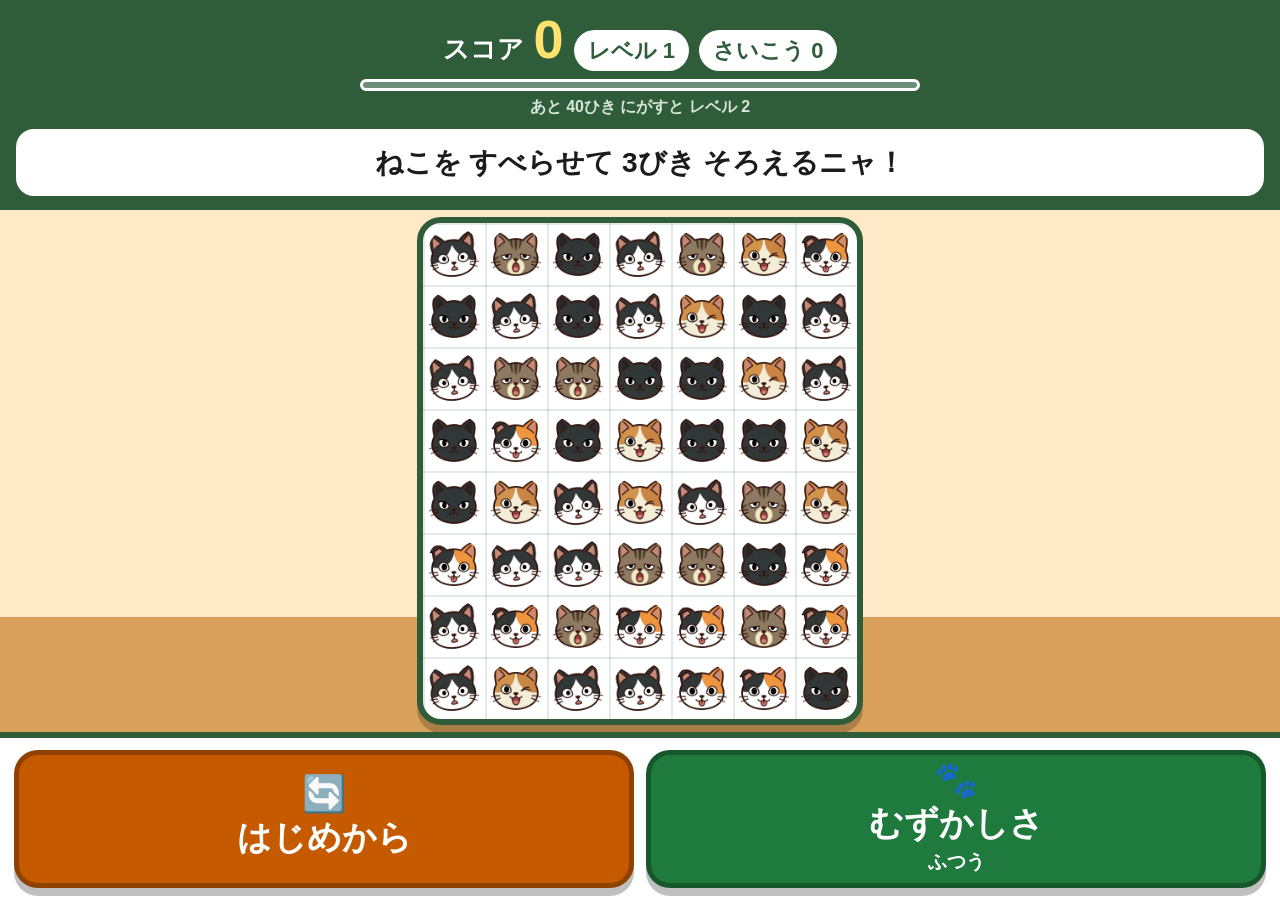
==== app/index.html @ dd7cfb47 "検索エンジン向けに sitemap / canonical / 構造化データを 足す ・sitemap.xml … 紹介ページと /app/ の 2本 ・rel="canonical" … 同じ ペー" ====
<!DOCTYPE html>
<html lang="ja">
<head>
<meta charset="UTF-8">
<meta name="viewport" content="width=device-width, initial-scale=1.0">
<title>ねこを にがせ</title>
<meta name="description" content="ねこの かおを すべらせて 3びき そろえ、ねこを にがす おちもの パズル">
<meta name="theme-color" content="#2f5d3a">

<!-- ホーム画面に くわえた ときの アイコンと なまえ -->
<link rel="icon" type="image/png" sizes="32x32" href="images/icon-32.png">
<link rel="icon" type="image/png" sizes="192x192" href="images/icon-192.png">
<link rel="apple-touch-icon" href="images/icon-180.png">
<link rel="manifest" href="manifest.json">
<meta name="mobile-web-app-capable" content="yes">
<meta name="apple-mobile-web-app-capable" content="yes">
<meta name="apple-mobile-web-app-status-bar-style" content="default">
<meta name="apple-mobile-web-app-title" content="ねこにがせ">

<link rel="stylesheet" href="style.css">
<link rel="canonical" href="https://pikaring.github.io/cat-on-escape/app/">
</head>
<body>

  <!-- ===== ヘッダー：スコアと メッセージ ===== -->
  <header class="header">
    <div class="status">
      <span class="status__label">スコア</span>
      <span class="status__value" id="score">0</span>
      <span class="status__level" id="level">レベル 1</span>
      <span class="status__level" id="best">さいこう 0</span>
    </div>

    <!-- つぎの レベルまで（にがした ねこの かず） -->
    <div class="gauge" aria-hidden="true">
      <div class="gauge__bar" id="gaugeBar"></div>
    </div>
    <p class="quota" id="quota">あと 40ひき にがすと レベル 2</p>

    <p class="message" id="message" role="status" aria-live="polite">よこか たてに 3びき そろえるニャ！</p>
  </header>

  <!-- ===== メインビュー：ねこの ばん ===== -->
  <main class="board-area" id="boardArea">
    <div class="board" id="board" role="grid" aria-label="ねこの ばん"></div>
  </main>

  <!-- ===== したの おおきな ボタン ===== -->
  <footer class="actions">
    <button type="button" class="btn btn--again" id="btnReset">
      <span class="btn__icon" aria-hidden="true">🔄</span>
      <span class="btn__text">はじめから</span>
    </button>
    <button type="button" class="btn btn--kind" id="btnKind">
      <span class="btn__icon" aria-hidden="true">🐾</span>
      <span class="btn__text">むずかしさ</span>
      <span class="btn__sub" id="kindSub">ふつう</span>
    </button>
  </footer>

  <!-- ===== ねこの かずを えらぶ がめん ===== -->
  <div class="modal" id="kindModal" hidden>
    <div class="modal__panel" role="dialog" aria-modal="true" aria-labelledby="kindTitle">

      <h2 class="modal__title" id="kindTitle">むずかしさを えらぶ</h2>

      <div class="cat-choices" id="kindChoices"></div>

      <p class="modal__note">えらびなおすと さいしょから はじまります</p>

      <button type="button" class="btn btn--close" id="btnCloseKind">
        <span class="btn__text">とじる</span>
      </button>

    </div>
  </div>

  <!-- ===== そろった ねこが 画面の 右へ はしって いく ところ ===== -->
  <div class="runway" id="runway" aria-hidden="true"></div>

  <!-- ===== 「2れんさ！」などの おおきな おしらせ ===== -->
  <div class="bignews" id="bignews" hidden aria-hidden="true">
    <p class="bignews__text" id="bignewsText"></p>
  </div>

<script src="main.js"></script>
</body>
</html>
---- app/style.css ----
@charset "UTF-8";
/* =========================================================
   ねこを にがせ（Cat on Escape）  ―  スタイル
   ・前作「ねこの ともだち」（tap-on-neko）の みため に そろえてある
   ・おおきい文字・おおきいボタン・たかいコントラスト
   ・ねこの みための きめては .cat__body--* だけ（顔の 画像に さしかえる ときも ここだけ）
   ========================================================= */

:root {
  /* いろ（前作と おなじ） */
  --c-text:        #1b1b1b;
  --c-bg:          #fff8ec;
  --c-header:      #2f5d3a;
  --c-header-text: #ffffff;
  --c-board-wall:  #ffe9c7;
  --c-board-floor: #d9a15b;
  --c-again:       #c65a00;   /* はじめから：オレンジ */
  --c-kind:        #1f7a3d;   /* ねこの かず：みどり */
  --c-close:       #444c55;
  --c-ok:          #1f7a3d;
  --c-accent:      #ffe36e;

  /* もじの おおきさ（画面の 幅に あわせて 自動で かわる） */
  --fs-message: clamp(18px, 4.4vw, 28px);
  --fs-button:  clamp(22px, 5.4vw, 34px);

  /* ばんめんの マスの おおきさ（main.js が 画面に あわせて 書きかえる） */
  --cell: 56px;

  /* アニメーションの ながさ（main.js の SWAP_MS / FALL_MS / RUN_MS と そろえる） */
  --swap-ms: 170ms;
  --fall-ms: 260ms;
  --run-ms:  900ms;
  --blast-ms: 420ms;
}

* { box-sizing: border-box; }

html, body {
  margin: 0;
  padding: 0;
  height: 100%;
}

body {
  display: flex;
  flex-direction: column;
  min-height: 100dvh;
  background: var(--c-bg);
  color: var(--c-text);
  font-family: "Hiragino Kaku Gothic ProN", "Yu Gothic", "Meiryo", sans-serif;
  font-weight: 700;
  line-height: 1.5;
  line-break: strict;
  word-break: normal;
  -webkit-text-size-adjust: 100%;
  -webkit-tap-highlight-color: transparent;
  overflow: hidden;            /* ページは スクロールさせない */
  overscroll-behavior: none;
  user-select: none;
  -webkit-user-select: none;
}

/* ========== ヘッダー ========== */
.header {
  flex: 0 0 auto;
  background: var(--c-header);
  color: var(--c-header-text);
  padding: 12px 16px 14px;
  box-shadow: 0 4px 0 rgba(0, 0, 0, .18);
}

.status {
  display: flex;
  align-items: baseline;
  justify-content: center;
  gap: 10px;
  flex-wrap: wrap;
}

.status__label { font-size: clamp(18px, 4.2vw, 26px); }

.status__value {
  font-size: clamp(34px, 8vw, 54px);
  line-height: 1;
  color: var(--c-accent);
  font-variant-numeric: tabular-nums;
}

.status__level {
  font-size: clamp(16px, 3.8vw, 22px);
  background: #ffffff;
  color: var(--c-header);
  border-radius: 999px;
  padding: 4px 14px;
  white-space: nowrap;
}

/* つぎの レベルまでの バー（前作と おなじ かたち） */
.gauge {
  margin: 8px auto 0;
  max-width: 560px;
  height: 12px;
  background: rgba(255, 255, 255, .3);
  border: 3px solid #ffffff;
  border-radius: 999px;
  overflow: hidden;
}

.gauge__bar {
  height: 100%;
  width: 0%;
  background: var(--c-accent);
  transition: width .4s ease;
}

.quota {
  margin: 4px 0 0;
  text-align: center;
  font-size: clamp(12px, 3vw, 16px);
  color: #d7e6da;
}

.message {
  margin: 10px 0 0;
  text-align: center;
  font-size: var(--fs-message);
  background: #ffffff;
  color: var(--c-text);
  border-radius: 18px;
  padding: 10px 12px;
  min-height: 2.4em;
  display: flex;
  align-items: center;
  justify-content: center;
}

/* ========== メインビュー：ねこの ばん ========== */
.board-area {
  position: relative;
  flex: 1 1 auto;
  min-height: 0;
  overflow: hidden;
  /* かべと ゆか（前作の へやと おなじ かんじ） */
  background:
    linear-gradient(to bottom,
      var(--c-board-wall) 0%,
      var(--c-board-wall) 78%,
      var(--c-board-floor) 78%,
      var(--c-board-floor) 100%);
}

.board {
  position: absolute;
  box-sizing: content-box;   /* main.js が きめる 大きさは マスの ぶんだけ（わくは そと がわ） */
  left: 50%;
  top: 50%;
  transform: translate(-50%, -50%);
  background: #ffffff;
  border: 6px solid var(--c-header);
  border-radius: 24px;
  overflow: hidden;
  touch-action: none;
  user-select: none;
  -webkit-user-select: none;
  box-shadow: 0 8px 0 rgba(0, 0, 0, .22);
}

/* マスの くぎり */
.board::before {
  content: "";
  position: absolute;
  inset: 0;
  pointer-events: none;
  background-image:
    linear-gradient(to right, rgba(47, 93, 58, .13) 2px, transparent 2px),
    linear-gradient(to bottom, rgba(47, 93, 58, .13) 2px, transparent 2px);
  background-size: var(--cell) var(--cell);
}

/* ========== ねこの かお 1つ ========== */
.cat {
  position: absolute;
  top: 0;
  left: 0;
  width: var(--cell);
  height: var(--cell);
  display: flex;
  align-items: center;
  justify-content: center;
  transition: transform var(--fall-ms) cubic-bezier(.34, 1.25, .64, 1);
  will-change: transform;
}

.cat.is-swapping { transition-duration: var(--swap-ms); transition-timing-function: ease-out; }

/* えらんでいる ねこ（ふとい オレンジの わく） */
.cat.is-selected { z-index: 3; }
.cat.is-selected .cat__body { box-shadow: 0 0 0 5px var(--c-again); }

/* ねこの かお。マスいっぱいに 大きく みせる（顔だけの 絵なので 小さく ならない） */
.cat__body {
  width: 88%;
  height: 88%;
  border-radius: 50%;
  background-size: contain;
  background-position: center;
  background-repeat: no-repeat;
  -webkit-user-drag: none;
  transition: box-shadow .12s ease;
}

/* ざんていの みため：くろ丸・しろ丸（顔の 画像が できるまで） */
.cat__body--kuro      { background-color: #23201d; border: 3px solid #100e0c; }
.cat__body--chashiro  { background-color: #fdfbf7; border: 3px solid #b9ab97; }
.cat__body--kijitora  { background-color: #9a9186; border: 3px solid #6f6960; }
.cat__body--hachiware { background-color: #fdfbf7; border: 8px solid #23201d; }
.cat__body--mike      { background-color: #23201d; border: 8px solid #fdfbf7; box-shadow: inset 0 0 0 2px #23201d, 0 0 0 2px #8d8378; }
.cat__body--shiro     { background-color: #fdfbf7; border: 3px solid #23201d; box-shadow: inset 0 0 0 6px #b9ab97; }

/* 画像が よみこめた ときは 丸の ぬりと わくを けす
   （よみこめない ときは 下の 丸の ままで あそべる） */
.cat__body--image {
  background-color: transparent !important;
  border: 0 !important;
  box-shadow: none;
}

/* 3×3の スプライトシートを つかう とき（CAT_TYPES の sheet: true）。
   9マスの うち 左上だけを みせる。 */
.cat__body--sheet {
  background-size: 300% 300%;
  background-position: 0% 0%;
}

/* ========== どうぐ（ねこじゃらし・けいとだま・すず） ========== */
.cat--item { z-index: 2; }

/* どうぐに なった マスは、ねこの かおを 出さずに どうぐだけを みせる */
.cat--item .cat__body { display: none; }

/* うしろの ひかり（どうぐが ここに ある という しるし） */
.cat--item::before {
  content: "";
  position: absolute;
  inset: 4%;
  border-radius: 50%;
  background: radial-gradient(circle,
    rgba(255, 227, 110, .95) 0%,
    rgba(255, 227, 110, .6) 56%,
    rgba(255, 227, 110, 0) 74%);
  animation: tool-pulse 1.8s ease-in-out infinite;
}

.cat--item.is-selected::before { box-shadow: 0 0 0 5px var(--c-again); }

@keyframes tool-pulse {
  0%, 100% { transform: scale(.92); opacity: .8; }
  50%      { transform: scale(1.06); opacity: 1; }
}

/* どうぐの 絵。ITEMS の image が よみこめない ときは 絵文字で 出る。 */
.cat__tool {
  position: absolute;
  inset: 6%;
  display: flex;
  align-items: center;
  justify-content: center;
  font-size: calc(var(--cell) * .5);
  line-height: 1;
  background-size: contain;
  background-position: center;
  background-repeat: no-repeat;
  filter: drop-shadow(0 2px 3px rgba(0, 0, 0, .35));
  pointer-events: none;
}

.cat__tool--col { transform: rotate(-90deg); }   /* 絵文字の ねこじゃらしを たてに */

.cat__tool--image {
  color: transparent;                             /* 絵文字は かくす */
  transform: none;                                /* たて向きの絵は 画像そのものが たて向き */
}

/* にげて いく どうぐ（はしって いく すがた） */
.cat__body--tool {
  background-color: transparent !important;
  border: 0 !important;
  box-shadow: none;
  background-size: contain;
  background-position: center;
  background-repeat: no-repeat;
  display: flex;
  align-items: center;
  justify-content: center;
  font-size: 60%;
}

/* ========== じゃまもの（いぬ・おおかみ） ========== */
.cat--blocker .cat__body { display: none; }

/* ねこと ひとめで ちがうように、マスの いろを 変える（じゃまものの マス） */
.cat--blocker::before {
  content: "";
  position: absolute;
  inset: 2%;
  border-radius: 18%;
  background: #c0503f;
  border: 3px solid #7f3126;
  box-shadow: inset 0 -6% 0 rgba(0, 0, 0, .18);
}

.cat__foe {
  position: absolute;
  inset: 4% 4% 20% 4%;
  display: flex;
  align-items: center;
  justify-content: center;
  font-size: calc(var(--cell) * .44);
  line-height: 1;
  background-size: contain;
  background-position: center;
  background-repeat: no-repeat;
  filter: drop-shadow(0 1px 2px rgba(0, 0, 0, .4));
  pointer-events: none;
}

.cat__foe--image { color: transparent; }

/* のこりの たいりょく */
.cat__hp {
  position: absolute;
  left: 0;
  right: 0;
  bottom: 9%;
  display: flex;
  justify-content: center;
  gap: 6%;
  pointer-events: none;
}

.cat__hp i {
  width: 13%;
  aspect-ratio: 1 / 1;
  border-radius: 50%;
  background: rgba(0, 0, 0, .28);
  border: 1px solid rgba(0, 0, 0, .35);
}

.cat__hp i.is-on { background: #ffe36e; }

/* むずかしさの がめんに ならべる みほん */
.cat-choice__foe {
  position: static;
  flex: 0 0 auto;
  width: clamp(20px, 5.4vw, 30px);
  height: clamp(20px, 5.4vw, 30px);
  inset: auto;
  font-size: clamp(16px, 4.4vw, 24px);
  background-color: #c0503f;
  border: 2px solid #7f3126;
  border-radius: 22%;
  filter: none;
}

/* どうぐが はたらいた ところの ひかり */
.blast {
  position: absolute;
  background: rgba(255, 227, 110, .92);
  border-radius: 4px;
  pointer-events: none;
  z-index: 5;
  /* transform は JS が いれる（ななめ）ので、ここでは opacity だけ うごかす */
  animation: blast var(--blast-ms) ease-out forwards;
}

@keyframes blast {
  0%   { opacity: .1; }
  25%  { opacity: .95; }
  100% { opacity: 0; }
}

/* そろわなかった ときの ぷるぷる */
.cat.is-nope .cat__body { animation: nope 220ms ease; }
@keyframes nope {
  0%, 100% { transform: translateX(0); }
  25%      { transform: translateX(-14%); }
  60%      { transform: translateX(12%); }
}

/* ========== そろった ねこが 画面の 右へ はしって にげる ========== */
.runway {
  position: fixed;
  inset: 0;
  overflow: hidden;
  pointer-events: none;
  z-index: 30;
}

.runner {
  position: fixed;
  display: flex;
  align-items: center;
  justify-content: center;
  animation: run-right var(--run-ms) cubic-bezier(.4, .02, .7, .35) both;
}

/* 右の はしまで はしりぬける（--run は main.js が いれる） */
@keyframes run-right {
  0%   { transform: translateX(0) scaleX(1); }
  10%  { transform: translateX(-9%) scaleX(.86); }   /* びくっと ためる */
  20%  { transform: translateX(-5%) scaleX(1.06); }
  100% { transform: translateX(var(--run)) scaleX(1); }
}

/* はしる ときの たてゆれ。ばんの ねこと まぎれない よう、すこし 大きく＋かげを つける */
.runner .cat__body {
  width: 96%;
  height: 96%;
  filter: drop-shadow(0 7px 5px rgba(0, 0, 0, .38));
  animation: run-bob 190ms linear infinite;
}
@keyframes run-bob {
  0%, 100% { transform: translateY(0) rotate(-6deg); }
  50%      { transform: translateY(-14%) rotate(6deg); }
}

/* ========== したの おおきな ボタン ========== */
.actions {
  flex: 0 0 auto;
  display: flex;
  gap: 12px;
  padding: 12px 14px;
  background: #ffffff;
  border-top: 6px solid var(--c-header);
}

.btn {
  flex: 1 1 0;
  min-height: 88px;             /* タップ領域は 48px 以上 */
  padding: 8px 6px;
  border: 5px solid rgba(0, 0, 0, .28);
  border-radius: 24px;
  color: #ffffff;
  font-family: inherit;
  font-weight: 700;
  font-size: var(--fs-button);
  display: flex;
  flex-direction: column;
  align-items: center;
  justify-content: center;
  gap: 2px;
  cursor: pointer;
  box-shadow: 0 8px 0 rgba(0, 0, 0, .25);
  transition: transform .08s ease, box-shadow .08s ease;
  touch-action: manipulation;
}

.btn:active { transform: translateY(6px); box-shadow: 0 2px 0 rgba(0, 0, 0, .25); }
.btn:focus-visible { outline: 6px solid var(--c-accent); outline-offset: 3px; }

.btn__icon { font-size: 1.05em; line-height: 1; }
.btn__sub  { font-size: .56em; }

.btn--again { background: var(--c-again); }
.btn--kind  { background: var(--c-kind); }

.btn--close {
  background: var(--c-close);
  width: 100%;
  min-height: 72px;
  font-size: clamp(22px, 5.4vw, 30px);
}

/* ========== ねこの かずを えらぶ がめん ========== */
.modal {
  position: fixed;
  inset: 0;
  background: rgba(0, 0, 0, .55);
  display: flex;
  align-items: center;
  justify-content: center;
  padding: 12px;
  z-index: 40;
}

.modal[hidden] { display: none; }

.modal__panel {
  width: 100%;
  max-width: 620px;
  max-height: 98dvh;
  overflow-y: auto;
  background: var(--c-bg);
  border: 6px solid var(--c-header);
  border-radius: 24px;
  padding: 16px;
  animation: pop-in .25s ease both;
}

.modal__title {
  margin: 0 0 12px;
  text-align: center;
  font-size: clamp(22px, 5.2vw, 30px);
  background: var(--c-header);
  color: #ffffff;
  border-radius: 14px;
  padding: 8px;
}

.modal__note {
  margin: 12px 0;
  text-align: center;
  font-size: clamp(15px, 3.6vw, 20px);
  color: var(--c-header);
}

.cat-choices {
  display: grid;
  grid-template-columns: 1fr 1fr;
  gap: 12px;
}

/* 3つの ときは、さいごの1つを よこいっぱいに ひろげる */
.cat-choice:last-child:nth-child(odd) { grid-column: 1 / -1; }

.cat-choice {
  position: relative;
  display: flex;
  flex-direction: column;
  align-items: center;
  justify-content: center;
  gap: 8px;
  min-height: 150px;
  padding: 12px 8px;
  background: #ffffff;
  color: var(--c-text);
  border: 5px solid var(--c-header);
  border-radius: 20px;
  font-family: inherit;
  font-weight: 700;
  font-size: clamp(20px, 5vw, 28px);
  cursor: pointer;
  box-shadow: 0 6px 0 rgba(0, 0, 0, .2);
  touch-action: manipulation;
}

.cat-choice:active { transform: translateY(5px); box-shadow: 0 1px 0 rgba(0, 0, 0, .2); }
.cat-choice:focus-visible { outline: 6px solid var(--c-again); outline-offset: 3px; }

.cat-choice.is-current { background: #e7f4ea; border-color: var(--c-ok); }

.cat-choice__mark {
  position: absolute;
  top: 2px;
  right: 10px;
  color: var(--c-ok);
  font-size: 1.2em;
}

.cat-choice__sub { font-size: .66em; color: var(--c-header); }

.cat-choice__sample {
  display: flex;
  flex-wrap: wrap;
  justify-content: center;
  gap: 5px;
}

.cat-choice__sample .cat__body {
  flex: 0 0 auto;
  width: clamp(20px, 5.4vw, 30px);
  height: clamp(20px, 5.4vw, 30px);
}

/* ========== おおきな おしらせ（2れんさ！ など） ========== */
.bignews {
  position: fixed;
  inset: 0;
  display: flex;
  align-items: flex-start;
  justify-content: center;
  padding-top: 26dvh;
  z-index: 50;
  pointer-events: none;
}

.bignews[hidden] { display: none; }

.bignews__text {
  margin: 0;
  padding: 14px 26px;
  text-align: center;
  font-size: clamp(36px, 10vw, 76px);
  color: #ffffff;
  background: var(--c-ok);
  border: 8px solid #ffffff;
  border-radius: 28px;
  box-shadow: 0 10px 0 rgba(0, 0, 0, .3);
  animation: bignews-in .5s ease both;
}

/* ========== アニメーション ========== */
@keyframes pop-in {
  0%   { transform: scale(.7); opacity: 0; }
  100% { transform: scale(1);  opacity: 1; }
}

@keyframes bignews-in {
  0%   { transform: scale(.4) rotate(-6deg); opacity: 0; }
  60%  { transform: scale(1.12) rotate(2deg); opacity: 1; }
  100% { transform: scale(1) rotate(0deg); opacity: 1; }
}

/* ========== せの ひくい 画面 ========== */
@media (max-height: 700px) {
  .header { padding: 8px 14px 10px; }
  .message { margin-top: 8px; padding: 8px 10px; min-height: 2em; }
  .btn { min-height: 74px; }
  .btn--close { min-height: 64px; }
  .cat-choice { min-height: 128px; }
}

@media (max-height: 480px) {
  :root { --fs-message: 16px; --fs-button: 20px; }

  .quota { display: none; }        /* バーだけ のこす */
  .gauge { height: 8px; border-width: 2px; margin-top: 5px; }

  .header { padding: 6px 12px 8px; }
  .status { gap: 8px; }
  .status__label { font-size: 16px; }
  .status__value { font-size: 26px; }
  .status__level { font-size: 14px; padding: 2px 10px; }
  .message { margin-top: 6px; padding: 5px 8px; min-height: 1.6em; border-radius: 12px; }

  .board { border-width: 4px; border-radius: 16px; }

  .actions { padding: 8px; gap: 8px; border-top-width: 4px; }
  .btn { min-height: 56px; border-width: 4px; border-radius: 18px; }
  .btn__icon, .btn__sub { display: none; }

  .modal__panel { padding: 10px; }
  .modal__title { font-size: 18px; padding: 5px; margin-bottom: 8px; }
  .cat-choice { min-height: 96px; font-size: 17px; }
  .modal__note { margin: 8px 0; font-size: 14px; }
  .btn--close { min-height: 48px; font-size: 18px; }

  .bignews { padding-top: 18dvh; }
  .bignews__text { font-size: 34px; border-width: 5px; padding: 8px 18px; }
}

/* アニメーションが にがてな ひとの ために */
@media (prefers-reduced-motion: reduce) {
  .cat { transition-duration: 1ms; }
  * { animation-duration: .001s !important; animation-iteration-count: 1 !important; }
}
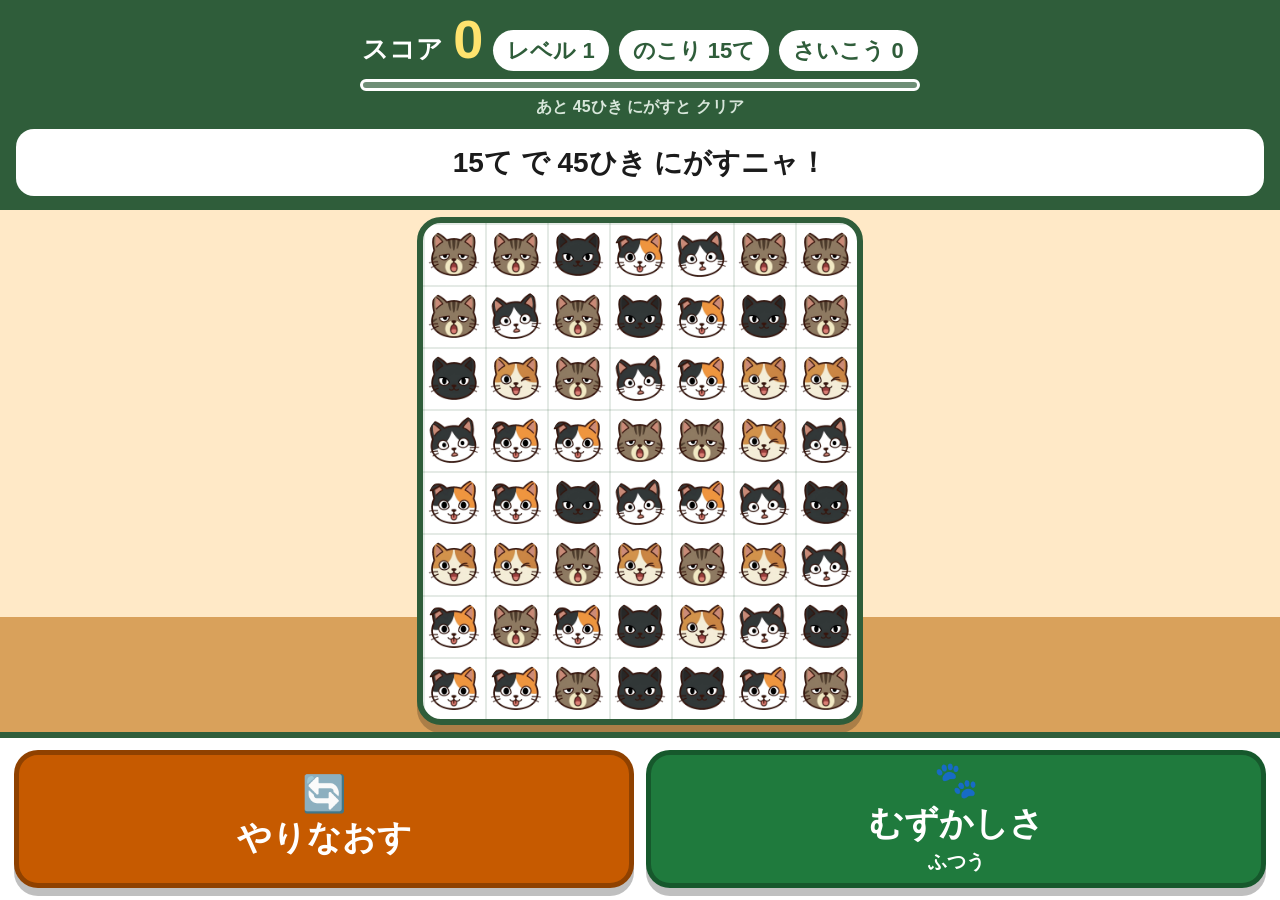
==== commit 0e92fc9d: "レベルを 15手の ステージに して、クリアごとに ひと区切りを つける - 1レベル＝15手。めあての数だけ逃がせばクリア（★1〜3・残り手ボーナス） - クリア時に「つぎの レベルへ」／「きょうは" ====
--- a/app/index.html
+++ b/app/index.html
@@ -28,14 +28,15 @@
       <span class="status__label">スコア</span>
       <span class="status__value" id="score">0</span>
       <span class="status__level" id="level">レベル 1</span>
+      <span class="status__level status__moves" id="moves">のこり 20て</span>
       <span class="status__level" id="best">さいこう 0</span>
     </div>
 
-    <!-- つぎの レベルまで（にがした ねこの かず） -->
+    <!-- クリアまで（にがした ねこの かず） -->
     <div class="gauge" aria-hidden="true">
       <div class="gauge__bar" id="gaugeBar"></div>
     </div>
-    <p class="quota" id="quota">あと 40ひき にがすと レベル 2</p>
+    <p class="quota" id="quota">あと 24ひき にがすと クリア</p>
 
     <p class="message" id="message" role="status" aria-live="polite">よこか たてに 3びき そろえるニャ！</p>
   </header>
@@ -43,13 +44,24 @@
   <!-- ===== メインビュー：ねこの ばん ===== -->
   <main class="board-area" id="boardArea">
     <div class="board" id="board" role="grid" aria-label="ねこの ばん"></div>
+
+    <!-- 「きょうは ここまで」の あとの おやすみ がめん -->
+    <div class="rest" id="rest" hidden>
+      <div class="rest__panel">
+        <p class="rest__icon" aria-hidden="true">😴</p>
+        <p class="rest__text" id="restText"></p>
+        <button type="button" class="btn btn--kind" id="btnRestart">
+          <span class="btn__text">つづきから あそぶ</span>
+        </button>
+      </div>
+    </div>
   </main>
 
   <!-- ===== したの おおきな ボタン ===== -->
   <footer class="actions">
     <button type="button" class="btn btn--again" id="btnReset">
       <span class="btn__icon" aria-hidden="true">🔄</span>
-      <span class="btn__text">はじめから</span>
+      <span class="btn__text">やりなおす</span>
     </button>
     <button type="button" class="btn btn--kind" id="btnKind">
       <span class="btn__icon" aria-hidden="true">🐾</span>
@@ -66,11 +78,35 @@
 
       <div class="cat-choices" id="kindChoices"></div>
 
-      <p class="modal__note">えらびなおすと さいしょから はじまります</p>
+      <p class="modal__note">むずかしさごとに すすんだ レベルを おぼえています</p>
+
+      <button type="button" class="btn btn--again btn--wide" id="btnLevelOne">
+        <span class="btn__text">レベル 1 から あそぶ</span>
+      </button>
 
       <button type="button" class="btn btn--close" id="btnCloseKind">
         <span class="btn__text">とじる</span>
       </button>
+
+    </div>
+  </div>
+
+  <!-- ===== レベルの おわり（クリア／て が なくなった） ===== -->
+  <div class="modal" id="endModal" hidden>
+    <div class="modal__panel modal__panel--end" role="dialog" aria-modal="true" aria-labelledby="endTitle">
+
+      <h2 class="modal__title" id="endTitle">レベル 1 クリア！</h2>
+      <p class="end__stars" id="endStars" aria-label="ほし">★★★</p>
+      <p class="end__text" id="endText"></p>
+
+      <div class="end__actions">
+        <button type="button" class="btn btn--kind" id="btnEndNext">
+          <span class="btn__text" id="endNextText">つぎの レベルへ</span>
+        </button>
+        <button type="button" class="btn btn--close" id="btnEndRest">
+          <span class="btn__text">きょうは ここまで</span>
+        </button>
+      </div>
 
     </div>
   </div>
--- a/app/style.css
+++ b/app/style.css
@@ -96,7 +96,10 @@
   white-space: nowrap;
 }
 
-/* つぎの レベルまでの バー（前作と おなじ かたち） */
+/* のこりの て。すくなく なったら めだたせる */
+.status__moves.is-low { background: var(--c-accent); color: #8a2a10; }
+
+/* クリアまでの バー（前作と おなじ かたち） */
 .gauge {
   margin: 8px auto 0;
   max-width: 560px;
@@ -472,6 +475,78 @@
   font-size: clamp(22px, 5.4vw, 30px);
 }
 
+/* ========== レベルの おわり ========== */
+.modal__panel--end { max-width: 480px; }
+
+.end__stars {
+  margin: 4px 0 0;
+  text-align: center;
+  font-size: clamp(44px, 12vw, 68px);
+  line-height: 1.1;
+  letter-spacing: .08em;
+  color: #e0a100;
+  text-shadow: 0 3px 0 rgba(0, 0, 0, .18);
+}
+
+.end__stars[hidden] { display: none; }
+
+.end__text {
+  margin: 10px 0 16px;
+  text-align: center;
+  font-size: clamp(17px, 4.2vw, 22px);
+  white-space: pre-line;
+}
+
+.end__actions {
+  display: flex;
+  flex-direction: column;
+  gap: 14px;
+}
+
+.end__actions .btn { flex: 0 0 auto; min-height: 72px; }
+
+.btn--wide {
+  width: 100%;
+  min-height: 64px;
+  margin-bottom: 14px;
+  font-size: clamp(20px, 5vw, 28px);
+}
+
+/* ========== きょうは ここまで（ばんの うえに かぶせる） ========== */
+.rest {
+  position: absolute;
+  inset: 0;
+  z-index: 20;
+  display: flex;
+  align-items: center;
+  justify-content: center;
+  padding: 16px;
+  background: rgba(255, 248, 236, .82);
+}
+
+.rest[hidden] { display: none; }
+
+.rest__panel {
+  width: 100%;
+  max-width: 420px;
+  text-align: center;
+  background: #ffffff;
+  border: 6px solid var(--c-header);
+  border-radius: 24px;
+  padding: 16px;
+  animation: pop-in .25s ease both;
+}
+
+.rest__icon { margin: 0; font-size: clamp(48px, 13vw, 72px); line-height: 1.1; }
+
+.rest__text {
+  margin: 8px 0 16px;
+  font-size: clamp(18px, 4.6vw, 24px);
+  white-space: pre-line;
+}
+
+.rest .btn { width: 100%; min-height: 72px; }
+
 /* ========== ねこの かずを えらぶ がめん ========== */
 .modal {
   position: fixed;
@@ -645,6 +720,9 @@
   .cat-choice { min-height: 96px; font-size: 17px; }
   .modal__note { margin: 8px 0; font-size: 14px; }
   .btn--close { min-height: 48px; font-size: 18px; }
+  .btn--wide { min-height: 48px; font-size: 18px; }
+  .end__actions .btn, .rest .btn { min-height: 52px; }
+  .end__stars { font-size: 36px; }
 
   .bignews { padding-top: 18dvh; }
   .bignews__text { font-size: 34px; border-width: 5px; padding: 8px 18px; }
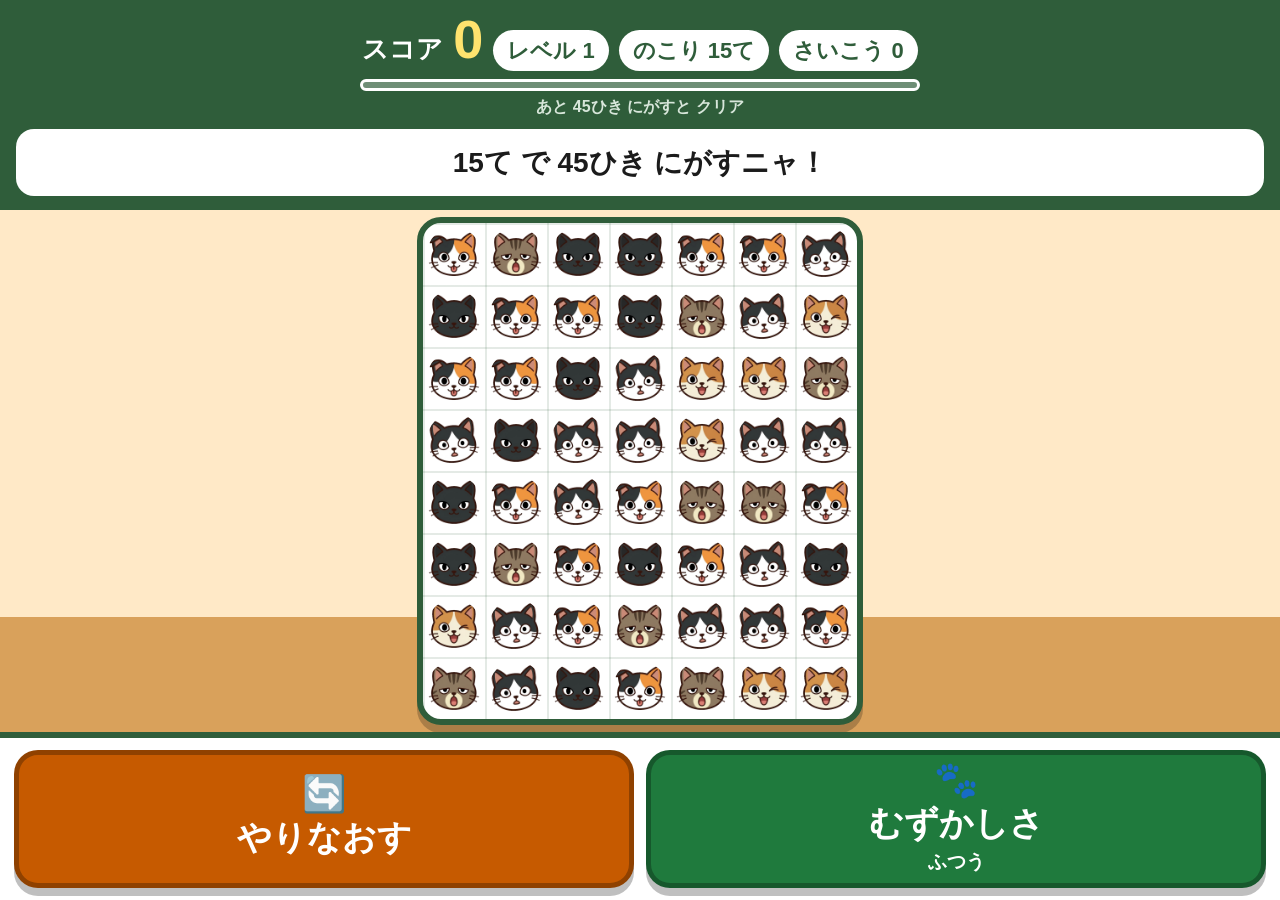
==== commit e0703d0a: "仮の表示を 15手・ふつうの レベル1の めあてに そろえる Co-Authored-By: Claude Opus 5.5 <noreply@anthropic.com> Claude-Sessio" ====
--- a/app/index.html
+++ b/app/index.html
@@ -28,7 +28,7 @@
       <span class="status__label">スコア</span>
       <span class="status__value" id="score">0</span>
       <span class="status__level" id="level">レベル 1</span>
-      <span class="status__level status__moves" id="moves">のこり 20て</span>
+      <span class="status__level status__moves" id="moves">のこり 15て</span>
       <span class="status__level" id="best">さいこう 0</span>
     </div>
 
@@ -36,7 +36,7 @@
     <div class="gauge" aria-hidden="true">
       <div class="gauge__bar" id="gaugeBar"></div>
     </div>
-    <p class="quota" id="quota">あと 24ひき にがすと クリア</p>
+    <p class="quota" id="quota">あと 45ひき にがすと クリア</p>
 
     <p class="message" id="message" role="status" aria-live="polite">よこか たてに 3びき そろえるニャ！</p>
   </header>
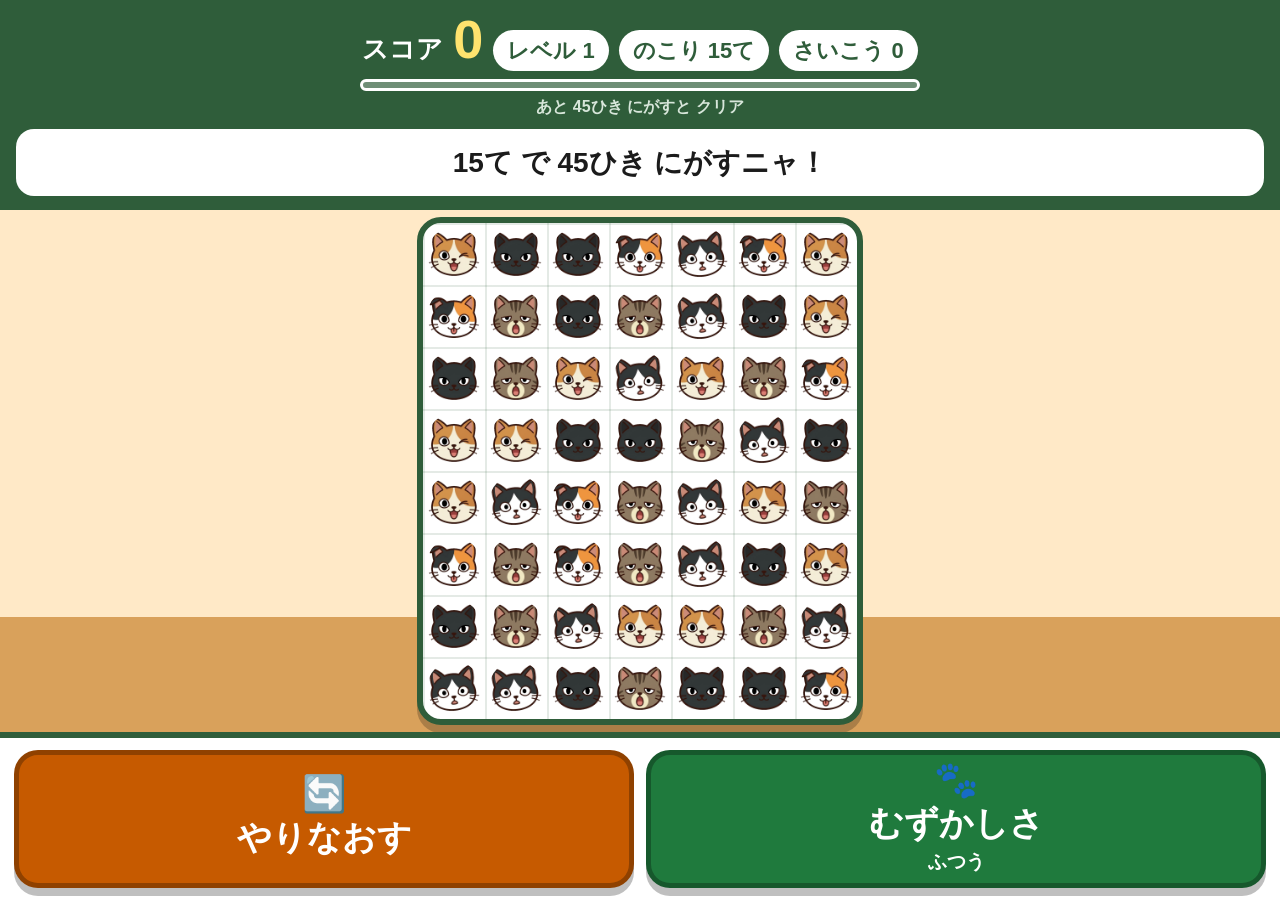
==== commit a7a004a7: "ストーリーモードの 土台：分担と 受け渡しの 決まり、空の ファイル Co-Authored-By: Claude Opus 5.5 <noreply@anthropic.com> Claude-Se" ====
--- a/app/index.html
+++ b/app/index.html
@@ -17,6 +17,7 @@
 <meta name="apple-mobile-web-app-status-bar-style" content="default">
 <meta name="apple-mobile-web-app-title" content="ねこにがせ">
 
+<link rel="stylesheet" href="story.css">
 <link rel="stylesheet" href="style.css">
 <link rel="canonical" href="https://pikaring.github.io/cat-on-escape/app/">
 </head>
@@ -119,6 +120,8 @@
     <p class="bignews__text" id="bignewsText"></p>
   </div>
 
+<script src="story-data.js"></script>
+<script src="story.js"></script>
 <script src="main.js"></script>
 </body>
 </html>
--- a/app/story.css
+++ b/app/story.css
@@ -0,0 +1 @@
+/* タイトル画面と ストーリー画面の 見た目（担当②） */
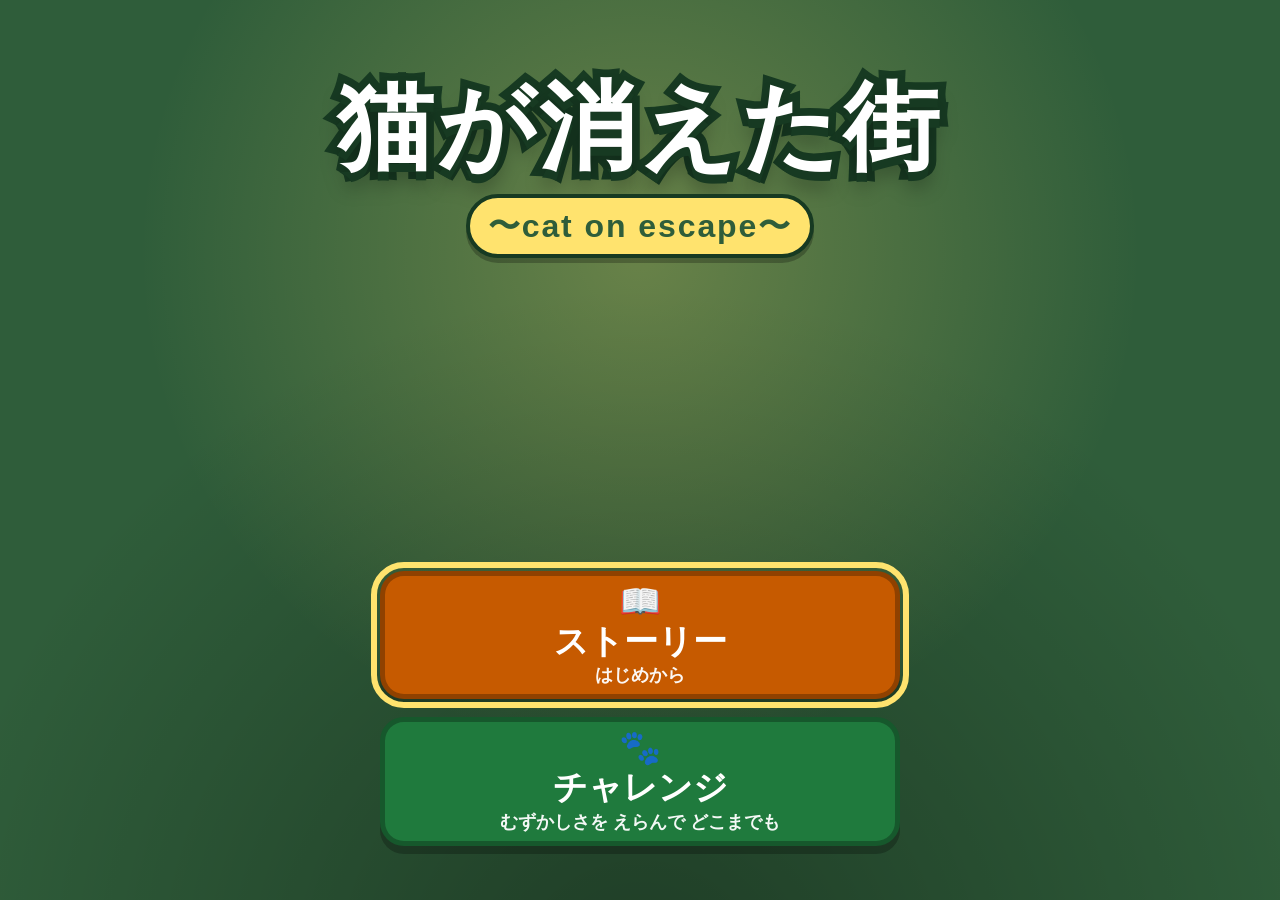
==== commit 4f73e7e0: "ストーリーモードの ステージ構成：モード切りかえと 全8面・24レベル - mode = 'story' | 'challenge'。StoryPlayer が あれば タイトル画面から、なければ い" ====
--- a/app/index.html
+++ b/app/index.html
@@ -69,6 +69,10 @@
       <span class="btn__text">むずかしさ</span>
       <span class="btn__sub" id="kindSub">ふつう</span>
     </button>
+    <button type="button" class="btn btn--title" id="btnTitle" hidden>
+      <span class="btn__icon" aria-hidden="true">🏠</span>
+      <span class="btn__text">タイトル</span>
+    </button>
   </footer>
 
   <!-- ===== ねこの かずを えらぶ がめん ===== -->
@@ -83,6 +87,10 @@
 
       <button type="button" class="btn btn--again btn--wide" id="btnLevelOne">
         <span class="btn__text">レベル 1 から あそぶ</span>
+      </button>
+
+      <button type="button" class="btn btn--title btn--wide" id="btnToTitle" hidden>
+        <span class="btn__text">タイトルへ</span>
       </button>
 
       <button type="button" class="btn btn--close" id="btnCloseKind">
--- a/app/story.css
+++ b/app/story.css
@@ -1 +1,418 @@
-/* タイトル画面と ストーリー画面の 見た目（担当②） */
+/* タイトル画面と ストーリー画面の 見た目（担当②）
+   ・この ファイルは style.css より 先に 読まれる。:root の 変数（--c-header など）は style.css の ものを つかう
+   ・クラスは ぜんぶ story- で はじめる（ゲームの クラスと ぶつけない）
+   ・DOM は story.js が つくる */
+
+/* =========================================================
+   タイトル画面
+   ========================================================= */
+.story-title {
+  position: fixed;
+  inset: 0;
+  z-index: 200;
+  display: flex;
+  flex-direction: column;
+  align-items: center;
+  justify-content: space-between;
+  gap: 16px;
+  padding: max(8dvh, 24px) 16px max(6dvh, 20px);
+  overflow: hidden;
+  color: #ffffff;
+  font-family: "Hiragino Kaku Gothic ProN", "Yu Gothic", "Meiryo", sans-serif;
+  font-weight: 700;
+  animation: story-fade .35s ease both;
+}
+
+.story-title__bg {
+  position: absolute;
+  inset: 0;
+  z-index: -1;
+  background-size: cover;
+  background-position: center;
+  background-repeat: no-repeat;
+}
+
+/* 画像が ない ときの もよう（しずかな ひかり） */
+.story-title:not(.has-image) .story-title__bg {
+  background-image:
+    radial-gradient(circle at 50% 28%, rgba(255, 227, 110, .28) 0%, rgba(255, 227, 110, 0) 55%),
+    radial-gradient(circle at 50% 110%, rgba(0, 0, 0, .35) 0%, rgba(0, 0, 0, 0) 60%);
+}
+
+.story-title__head {
+  text-align: center;
+  max-width: 100%;
+}
+
+/* 大きな タイトル：白い 文字＋こい みどりの ふち */
+.story-title__name {
+  margin: 0;
+  font-size: clamp(44px, 13vw, 96px);
+  line-height: 1.15;
+  letter-spacing: .04em;
+  color: #ffffff;
+  -webkit-text-stroke: .16em #173a22;
+  paint-order: stroke fill;
+  text-shadow: 0 .09em 0 #173a22, 0 .16em .2em rgba(0, 0, 0, .35);
+  white-space: nowrap;
+}
+
+.story-title__sub {
+  display: inline-block;
+  margin: 12px 0 0;
+  padding: 4px 18px;
+  font-size: clamp(18px, 4.8vw, 32px);
+  letter-spacing: .06em;
+  color: var(--c-header, #2f5d3a);
+  background: var(--c-accent, #ffe36e);
+  border: 4px solid #173a22;
+  border-radius: 999px;
+  box-shadow: 0 5px 0 rgba(0, 0, 0, .25);
+}
+
+.story-title__btns {
+  width: 100%;
+  max-width: 520px;
+  display: flex;
+  flex-direction: column;
+  gap: 18px;
+}
+
+/* ゲームの .btn と おなじ 形・押し心地 */
+.story-btn {
+  width: 100%;
+  min-height: 96px;
+  padding: 8px 10px;
+  border: 5px solid rgba(0, 0, 0, .28);
+  border-radius: 24px;
+  color: #ffffff;
+  font-family: inherit;
+  font-weight: 700;
+  font-size: var(--fs-button, clamp(22px, 5.4vw, 34px));
+  line-height: 1.25;
+  display: flex;
+  flex-direction: column;
+  align-items: center;
+  justify-content: center;
+  gap: 2px;
+  cursor: pointer;
+  box-shadow: 0 8px 0 rgba(0, 0, 0, .25);
+  transition: transform .08s ease, box-shadow .08s ease;
+  touch-action: manipulation;
+}
+
+.story-btn:active { transform: translateY(6px); box-shadow: 0 2px 0 rgba(0, 0, 0, .25); }
+.story-btn:focus-visible { outline: 6px solid var(--c-accent, #ffe36e); outline-offset: 3px; }
+
+.story-btn__icon { font-size: 1em; line-height: 1; }
+.story-btn__sub  { font-size: .52em; opacity: .95; }
+
+.story-btn--story     { background: var(--c-again, #c65a00); }
+.story-btn--challenge { background: var(--c-kind, #1f7a3d); }
+
+/* =========================================================
+   ストーリー画面
+   ========================================================= */
+.story-play {
+  position: fixed;
+  inset: 0;
+  z-index: 210;
+  display: flex;
+  align-items: stretch;
+  justify-content: center;
+  background: #14261a;            /* PC の よこながでは まんなかの 枠の そと */
+  font-family: "Hiragino Kaku Gothic ProN", "Yu Gothic", "Meiryo", sans-serif;
+  font-weight: 700;
+  cursor: pointer;
+  user-select: none;
+  -webkit-user-select: none;
+  -webkit-tap-highlight-color: transparent;
+  touch-action: manipulation;
+}
+
+/* まんなかの 縦長の 枠（スマホでは 画面いっぱい） */
+.story-stage {
+  position: relative;
+  width: min(100%, max(560px, 70dvh));
+  height: 100%;
+  overflow: hidden;
+  container-type: size;
+  outline: none;
+  box-shadow: 0 0 0 6px var(--c-header, #2f5d3a);
+}
+
+/* ---------- 背景 ---------- */
+.story-bgbox,
+.story-bg {
+  position: absolute;
+  inset: 0;
+}
+
+.story-bg {
+  background-size: cover;
+  background-position: center;
+  background-repeat: no-repeat;
+}
+
+.story-bg.is-fading { animation: story-fade .35s ease both; }
+
+/* ---------- 立ち絵 ---------- */
+.story-figs {
+  position: absolute;
+  inset: 0;
+  z-index: 1;
+  pointer-events: none;
+}
+
+/* 上半身の 正方形。セリフ窓の 上ふちに 下を そろえる（すこし 窓の うしろに もぐらせる） */
+.story-fig {
+  --fig: min(43cqw, 44cqh);
+  position: absolute;
+  bottom: calc(50% - 10px);
+  width: var(--fig);
+  height: var(--fig);
+}
+
+.story-fig--left  { left: 3cqw; }
+.story-fig--right { right: 3cqw; }
+
+.story-fig__inner {
+  width: 100%;
+  height: 100%;
+  display: flex;
+  align-items: flex-end;
+  justify-content: center;
+  transform-origin: 50% 100%;
+  transform: scale(.94);
+  filter: brightness(.6) saturate(.85);
+  transition: transform .22s ease, filter .22s ease;
+}
+
+.story-fig.is-speaking .story-fig__inner {
+  transform: scale(1.04);
+  filter: none;
+}
+
+.story-fig__img {
+  display: block;
+  width: 100%;
+  height: 100%;
+  object-fit: contain;
+  object-position: 50% 100%;
+  filter: drop-shadow(0 4px 6px rgba(0, 0, 0, .35));
+  -webkit-user-drag: none;
+}
+
+/* 立ち絵が ない ときの 丸い 札 */
+.story-fig__badge {
+  width: 82%;
+  aspect-ratio: 1 / 1;
+  margin-bottom: 14px;
+  border-radius: 50%;
+  border: max(4px, 1.3cqw) solid #ffffff;
+  box-shadow: 0 6px 0 rgba(0, 0, 0, .3);
+  display: flex;
+  flex-direction: column;
+  align-items: center;
+  justify-content: center;
+  gap: 4%;
+  color: #ffffff;
+  text-align: center;
+  line-height: 1.1;
+}
+
+.story-fig__badge-name {
+  font-size: calc(var(--fig) * .15);
+  padding: 0 8%;
+  word-break: keep-all;
+  text-shadow: 0 2px 0 rgba(0, 0, 0, .3);
+}
+
+.story-fig__badge-face {
+  font-size: calc(var(--fig) * .2);
+  line-height: 1;
+}
+
+/* 出入り：左は 左から、右は 右から */
+.story-fig--left.is-entering  { animation: story-in-left  .32s ease-out both; }
+.story-fig--right.is-entering { animation: story-in-right .32s ease-out both; }
+.story-fig--left.is-leaving   { animation: story-out-left  .32s ease-in both; }
+.story-fig--right.is-leaving  { animation: story-out-right .32s ease-in both; }
+
+/* ---------- セリフ窓（下半分） ---------- */
+.story-window {
+  position: absolute;
+  z-index: 2;
+  left: 10px;
+  right: 10px;
+  top: 50%;
+  bottom: 12px;
+  padding: 30px 20px 40px;
+  background: var(--c-bg, #fff8ec);
+  color: var(--c-text, #1b1b1b);
+  border: 6px solid var(--c-header, #2f5d3a);
+  border-radius: 24px;
+  box-shadow: 0 8px 0 rgba(0, 0, 0, .3);
+}
+
+/* 名前の 札（窓の 上ふちに のせる） */
+.story-window__name {
+  position: absolute;
+  top: -24px;
+  left: 16px;
+  margin: 0;
+  padding: 4px 20px;
+  max-width: calc(100% - 32px);
+  font-size: calc(var(--fs-message, 24px) * .95);
+  line-height: 1.4;
+  color: #ffffff;
+  background: var(--c-header, #2f5d3a);
+  border: 4px solid #ffffff;
+  border-radius: 999px;
+  box-shadow: 0 4px 0 rgba(0, 0, 0, .25);
+  white-space: nowrap;
+  overflow: hidden;
+  text-overflow: ellipsis;
+}
+
+.story-window__name[hidden] { display: none; }
+.story-window__name.is-right { left: auto; right: 16px; }
+
+.story-window__text {
+  margin: 0;
+  font-size: var(--fs-message, clamp(18px, 4.4vw, 28px));
+  line-height: 1.7;
+  white-space: pre-line;
+  line-break: strict;
+  overflow-wrap: anywhere;
+  word-break: normal;
+}
+
+/* 地の文は すこし 色を かえる */
+.story-window.is-narration .story-window__text { color: #3c4a3f; }
+
+/* 右下の ▼（全文が 出たら 点滅） */
+.story-window__next {
+  position: absolute;
+  right: 18px;
+  bottom: 10px;
+  font-size: calc(var(--fs-message, 24px) * .9);
+  line-height: 1;
+  color: var(--c-again, #c65a00);
+  opacity: 0;
+}
+
+.story-window.is-complete .story-window__next {
+  opacity: 1;
+  animation: story-blink 1s steps(1, end) infinite;
+}
+
+/* 読みあげ用（見えない） */
+.story-sr {
+  position: absolute;
+  width: 1px;
+  height: 1px;
+  margin: -1px;
+  padding: 0;
+  overflow: hidden;
+  clip: rect(0 0 0 0);
+  white-space: nowrap;
+  border: 0;
+}
+
+/* ---------- スキップ ---------- */
+.story-skip {
+  position: absolute;
+  z-index: 3;
+  top: 12px;
+  right: 12px;
+  min-height: 48px;
+  min-width: 48px;
+  padding: 6px 18px;
+  font-family: inherit;
+  font-weight: 700;
+  font-size: clamp(16px, 4vw, 20px);
+  color: #ffffff;
+  background: rgba(27, 27, 27, .72);
+  border: 3px solid #ffffff;
+  border-radius: 999px;
+  box-shadow: 0 4px 0 rgba(0, 0, 0, .3);
+  cursor: pointer;
+  touch-action: manipulation;
+}
+
+.story-skip:active { transform: translateY(3px); box-shadow: 0 1px 0 rgba(0, 0, 0, .3); }
+.story-skip:focus-visible { outline: 5px solid var(--c-accent, #ffe36e); outline-offset: 3px; }
+
+/* =========================================================
+   アニメーション
+   ========================================================= */
+@keyframes story-fade {
+  from { opacity: 0; }
+  to   { opacity: 1; }
+}
+
+@keyframes story-in-left {
+  from { transform: translateX(-110%); opacity: 0; }
+  to   { transform: translateX(0);     opacity: 1; }
+}
+@keyframes story-in-right {
+  from { transform: translateX(110%); opacity: 0; }
+  to   { transform: translateX(0);    opacity: 1; }
+}
+@keyframes story-out-left {
+  from { transform: translateX(0);     opacity: 1; }
+  to   { transform: translateX(-110%); opacity: 0; }
+}
+@keyframes story-out-right {
+  from { transform: translateX(0);    opacity: 1; }
+  to   { transform: translateX(110%); opacity: 0; }
+}
+
+@keyframes story-blink {
+  0%   { opacity: 1; }
+  50%  { opacity: .15; }
+}
+
+/* =========================================================
+   せの ひくい 画面
+   ========================================================= */
+@media (max-height: 700px) {
+  .story-title { gap: 12px; padding-top: 5dvh; padding-bottom: 4dvh; }
+  .story-title__btns { gap: 14px; }
+  .story-btn { min-height: 80px; }
+  .story-window { padding: 26px 16px 34px; }
+}
+
+@media (max-height: 480px) {
+  .story-title { padding: 12px 16px; justify-content: center; gap: 14px; }
+  .story-title__name { font-size: clamp(34px, 12dvh, 56px); }
+  .story-title__sub { margin-top: 6px; font-size: 16px; padding: 2px 12px; border-width: 3px; }
+  .story-title__btns { flex-direction: row; max-width: 640px; gap: 12px; }
+  .story-btn { min-height: 72px; border-width: 4px; border-radius: 18px; }
+  .story-btn__icon { display: none; }
+
+  .story-window {
+    left: 8px;
+    right: 8px;
+    bottom: 8px;
+    padding: 20px 14px 24px;
+    border-width: 4px;
+    border-radius: 18px;
+  }
+  .story-window__name { top: -18px; padding: 1px 14px; border-width: 3px; }
+  .story-window__text { line-height: 1.5; }
+  .story-window__next { bottom: 6px; right: 12px; }
+  .story-skip { top: 8px; right: 8px; min-height: 44px; padding: 4px 14px; font-size: 15px; }
+}
+
+/* アニメーションが にがてな ひとの ために */
+@media (prefers-reduced-motion: reduce) {
+  .story-title,
+  .story-bg.is-fading,
+  .story-fig.is-entering,
+  .story-fig.is-leaving,
+  .story-window.is-complete .story-window__next { animation: none !important; }
+  .story-fig__inner,
+  .story-btn { transition: none; }
+}
--- a/app/style.css
+++ b/app/style.css
@@ -17,6 +17,7 @@
   --c-again:       #c65a00;   /* はじめから：オレンジ */
   --c-kind:        #1f7a3d;   /* ねこの かず：みどり */
   --c-close:       #444c55;
+  --c-title:       #2f5d8a;   /* タイトルへ：あお */
   --c-ok:          #1f7a3d;
   --c-accent:      #ffe36e;
 
@@ -467,6 +468,8 @@
 
 .btn--again { background: var(--c-again); }
 .btn--kind  { background: var(--c-kind); }
+.btn--title { background: var(--c-title); }
+.btn[hidden] { display: none; }
 
 .btn--close {
   background: var(--c-close);
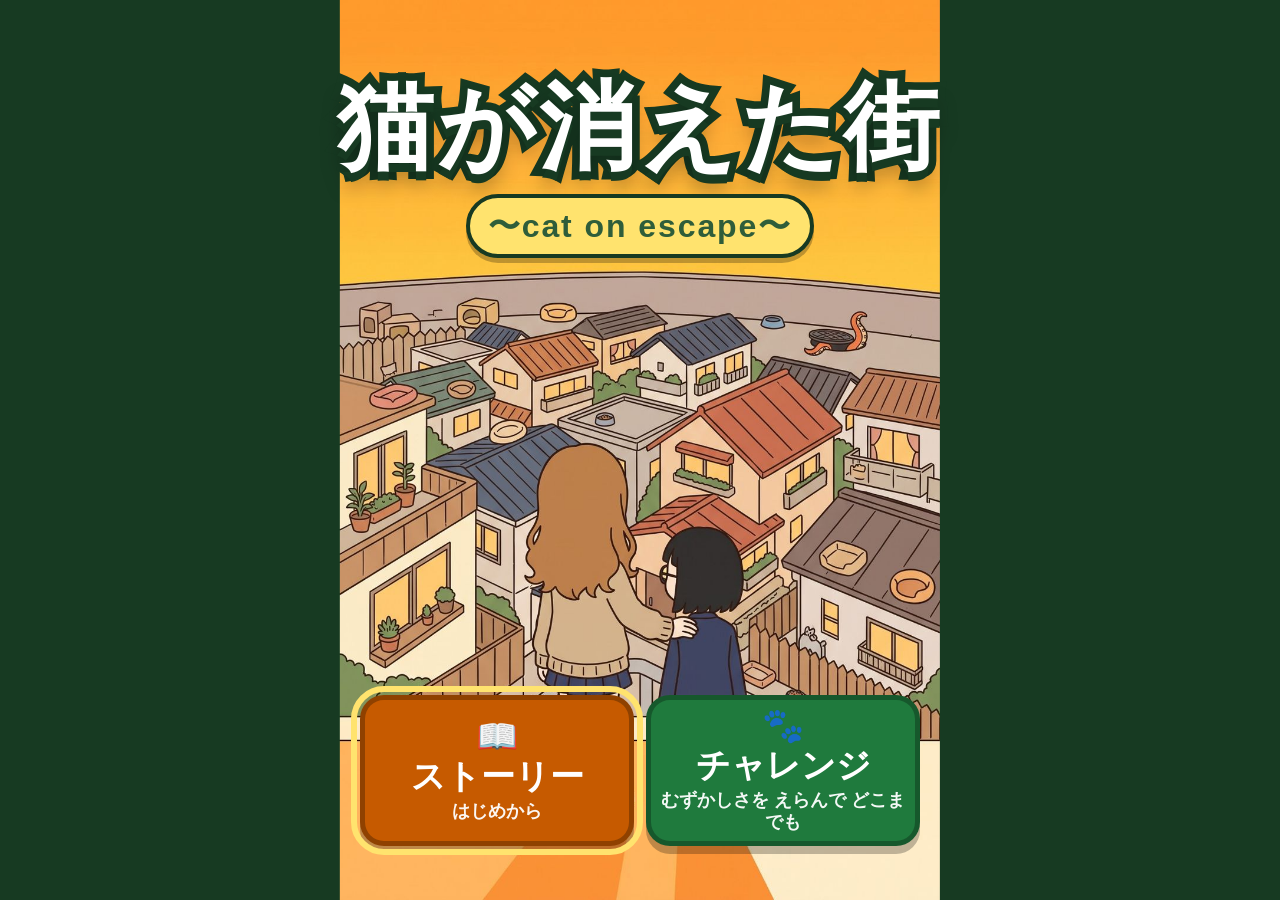
==== commit 28114f8b: "じゃまものを タコに、けいとだまを 5×5 に、タコを ぜんぶ おいはらうまで クリアに しない - じゃまもの：いぬ・おおかみ → タコ（たいりょく 2）・おおダコ（3）。ストーリーは その面の タ" ====
--- a/app/index.html
+++ b/app/index.html
@@ -3,7 +3,7 @@
 <head>
 <meta charset="UTF-8">
 <meta name="viewport" content="width=device-width, initial-scale=1.0">
-<title>ねこを にがせ</title>
+<title>猫が消えた街 〜cat on escape〜</title>
 <meta name="description" content="ねこの かおを すべらせて 3びき そろえ、ねこを にがす おちもの パズル">
 <meta name="theme-color" content="#2f5d3a">
 
@@ -69,6 +69,11 @@
       <span class="btn__text">むずかしさ</span>
       <span class="btn__sub" id="kindSub">ふつう</span>
     </button>
+    <button type="button" class="btn btn--skip" id="btnSkip" hidden>
+      <span class="btn__icon" aria-hidden="true">⏭</span>
+      <span class="btn__text">とばす</span>
+      <span class="btn__sub">かり</span>
+    </button>
     <button type="button" class="btn btn--title" id="btnTitle" hidden>
       <span class="btn__icon" aria-hidden="true">🏠</span>
       <span class="btn__text">タイトル</span>
--- a/app/story.css
+++ b/app/story.css
@@ -10,6 +10,7 @@
   position: fixed;
   inset: 0;
   z-index: 200;
+  background: #173a22;           /* 横長の 画面で 絵の 左右に 見える 色 */
   display: flex;
   flex-direction: column;
   align-items: center;
@@ -25,7 +26,11 @@
 
 .story-title__bg {
   position: absolute;
-  inset: 0;
+  top: 0;
+  bottom: 0;
+  left: 50%;
+  width: min(100%, 66.7dvh);   /* 絵は たて長（2:3）。横長の 画面では まんなかに たて長の まま 出す */
+  transform: translateX(-50%);
   z-index: -1;
   background-size: cover;
   background-position: center;
@@ -72,11 +77,13 @@
 
 .story-title__btns {
   width: 100%;
-  max-width: 520px;
-  display: flex;
-  flex-direction: column;
-  gap: 18px;
-}
+  max-width: 560px;
+  display: flex;
+  flex-direction: row;          /* よこに ならべて 下に よせる（絵の ふたりを かくさない） */
+  gap: 12px;
+}
+
+.story-title__btns .story-btn { flex: 1 1 0; min-height: 88px; }
 
 /* ゲームの .btn と おなじ 形・押し心地 */
 .story-btn {
@@ -114,6 +121,9 @@
    ストーリー画面
    ========================================================= */
 .story-play {
+  /* セリフ窓の 高さ：3行ぶん（文字 × 行の 高さ 1.7 × 3行 ＋ 上下の よはく・わく） */
+  --win-h: calc(var(--fs-message, 24px) * 1.7 * 3 + 82px);
+  --win-bottom: 12px;
   position: fixed;
   inset: 0;
   z-index: 210;
@@ -164,17 +174,21 @@
   pointer-events: none;
 }
 
-/* 上半身の 正方形。セリフ窓の 上ふちに 下を そろえる（すこし 窓の うしろに もぐらせる） */
+/* 上半身の 正方形。セリフ窓の 上ふちに 下を そろえる（すこし 窓の うしろに もぐらせる）。
+   左右の 絵は まんなかで すこし 重なる（話している 人が 手前）。 */
 .story-fig {
-  --fig: min(43cqw, 44cqh);
-  position: absolute;
-  bottom: calc(50% - 10px);
+  --fig: min(62cqw, 52cqh);
+  --drop: 0;   /* 背の 低い 人ほど 大きい：絵を この わりあい だけ 窓の うしろへ しずめる（cast の height） */
+  --size: 1;   /* 絵の 大きさ（cast の size） */
+  position: absolute;
+  bottom: calc(var(--win-bottom) + var(--win-h) - 10px);
   width: var(--fig);
   height: var(--fig);
 }
 
-.story-fig--left  { left: 3cqw; }
-.story-fig--right { right: 3cqw; }
+.story-fig--left  { left: -5cqw; }
+.story-fig--right { right: -5cqw; }
+.story-fig.is-speaking { z-index: 1; }
 
 .story-fig__inner {
   width: 100%;
@@ -199,6 +213,8 @@
   height: 100%;
   object-fit: contain;
   object-position: 50% 100%;
+  transform-origin: 50% 100%;
+  transform: translateY(calc(var(--drop) * 100%)) scale(var(--size));
   filter: drop-shadow(0 4px 6px rgba(0, 0, 0, .35));
   -webkit-user-drag: none;
 }
@@ -239,14 +255,18 @@
 .story-fig--left.is-leaving   { animation: story-out-left  .32s ease-in both; }
 .story-fig--right.is-leaving  { animation: story-out-right .32s ease-in both; }
 
-/* ---------- セリフ窓（下半分） ---------- */
+/* 絵だけを 見せる コマ（step の picture: true） */
+.story-play.is-picture .story-window,
+.story-play.is-picture .story-figs { opacity: 0; pointer-events: none; transition: opacity .35s ease; }
+
+/* ---------- セリフ窓（下に 3行ぶん） ---------- */
 .story-window {
   position: absolute;
   z-index: 2;
   left: 10px;
   right: 10px;
-  top: 50%;
-  bottom: 12px;
+  bottom: var(--win-bottom);
+  height: var(--win-h);
   padding: 30px 20px 40px;
   background: var(--c-bg, #fff8ec);
   color: var(--c-text, #1b1b1b);
@@ -392,10 +412,10 @@
   .story-btn { min-height: 72px; border-width: 4px; border-radius: 18px; }
   .story-btn__icon { display: none; }
 
+  .story-play { --win-h: calc(var(--fs-message, 16px) * 1.5 * 3 + 52px); --win-bottom: 8px; }
   .story-window {
     left: 8px;
     right: 8px;
-    bottom: 8px;
     padding: 20px 14px 24px;
     border-width: 4px;
     border-radius: 18px;
--- a/app/style.css
+++ b/app/style.css
@@ -468,6 +468,11 @@
 
 .btn--again { background: var(--c-again); }
 .btn--kind  { background: var(--c-kind); }
+.btn--skip  { background: #7a5ea8; }   /* ストーリーを たしかめる ための「とばす」（かり） */
+
+/* ボタンが 3つ ならぶ ときは 文字を ちいさく して 折りかえさない */
+.actions:has(.btn--skip:not([hidden])) .btn { font-size: calc(var(--fs-button) * .78); }
+.actions:has(.btn--skip:not([hidden])) .btn__text { white-space: nowrap; }
 .btn--title { background: var(--c-title); }
 .btn[hidden] { display: none; }
 
@@ -658,7 +663,7 @@
   display: flex;
   align-items: flex-start;
   justify-content: center;
-  padding-top: 26dvh;
+  padding-top: max(6px, 1.2dvh);   /* 上の みどりの ところに 出す（猫の そろった ところを かくさない） */
   z-index: 50;
   pointer-events: none;
 }
@@ -667,12 +672,12 @@
 
 .bignews__text {
   margin: 0;
-  padding: 14px 26px;
+  padding: 6px 22px;
   text-align: center;
-  font-size: clamp(36px, 10vw, 76px);
+  font-size: clamp(28px, 7.5vw, 52px);
   color: #ffffff;
   background: var(--c-ok);
-  border: 8px solid #ffffff;
+  border: 5px solid #ffffff;
   border-radius: 28px;
   box-shadow: 0 10px 0 rgba(0, 0, 0, .3);
   animation: bignews-in .5s ease both;
@@ -727,8 +732,8 @@
   .end__actions .btn, .rest .btn { min-height: 52px; }
   .end__stars { font-size: 36px; }
 
-  .bignews { padding-top: 18dvh; }
-  .bignews__text { font-size: 34px; border-width: 5px; padding: 8px 18px; }
+  .bignews { padding-top: 4px; }
+  .bignews__text { font-size: 24px; border-width: 4px; padding: 3px 14px; }
 }
 
 /* アニメーションが にがてな ひとの ために */
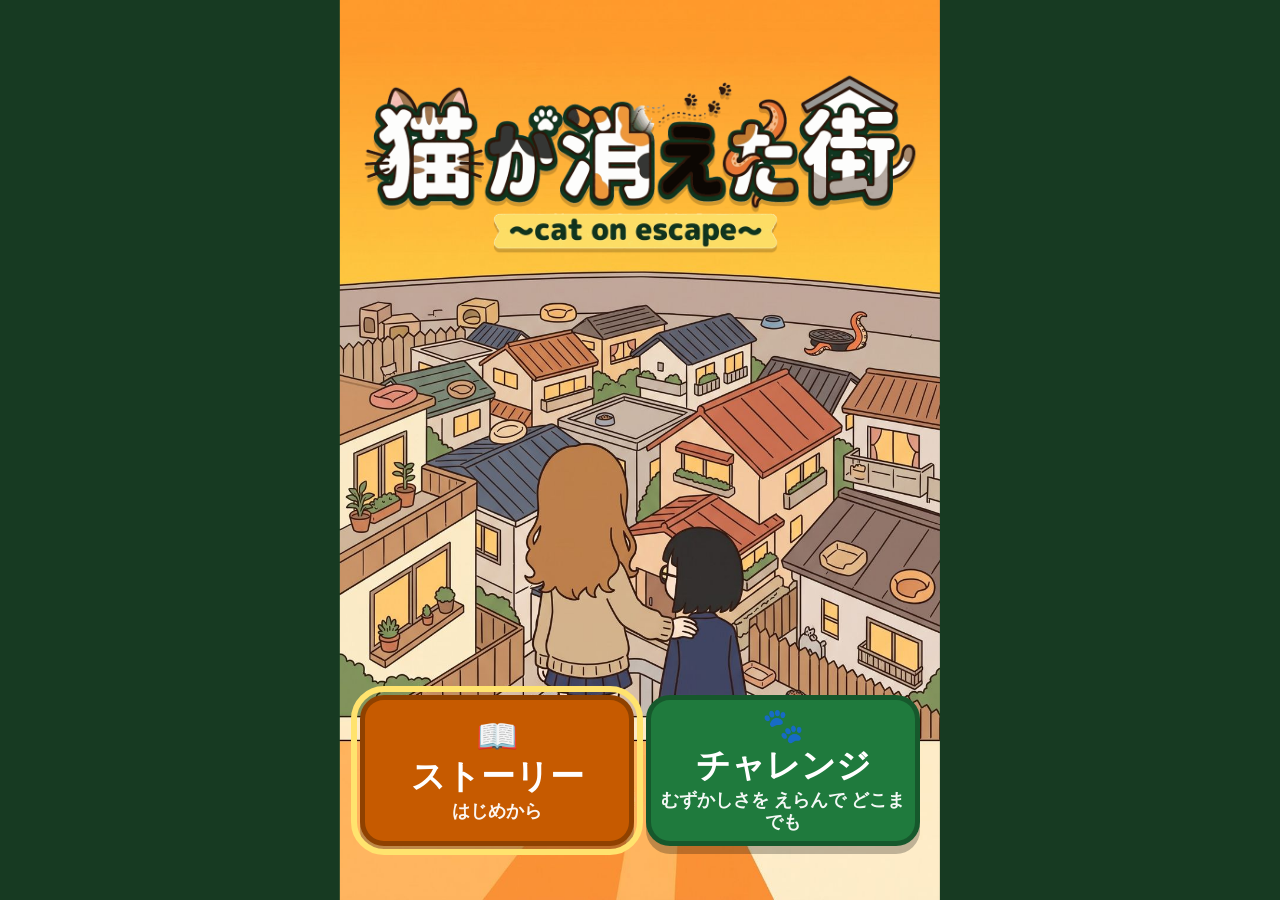
==== commit 7110349e: "紹介ページ・アプリの 名前を「猫が消えた街 〜cat on escape〜」に そろえる - 紹介ページ：title・og・JSON-LD・ヘッダー・フッターの 名前、説明文に ストーリーモード、ヒー" ====
--- a/app/index.html
+++ b/app/index.html
@@ -4,7 +4,7 @@
 <meta charset="UTF-8">
 <meta name="viewport" content="width=device-width, initial-scale=1.0">
 <title>猫が消えた街 〜cat on escape〜</title>
-<meta name="description" content="ねこの かおを すべらせて 3びき そろえ、ねこを にがす おちもの パズル">
+<meta name="description" content="猫が消えた街：タコに かくされた 街の ねこを たすけだす、ねこを そろえて にがす おちもの パズル">
 <meta name="theme-color" content="#2f5d3a">
 
 <!-- ホーム画面に くわえた ときの アイコンと なまえ -->
@@ -15,7 +15,7 @@
 <meta name="mobile-web-app-capable" content="yes">
 <meta name="apple-mobile-web-app-capable" content="yes">
 <meta name="apple-mobile-web-app-status-bar-style" content="default">
-<meta name="apple-mobile-web-app-title" content="ねこにがせ">
+<meta name="apple-mobile-web-app-title" content="猫が消えた街">
 
 <link rel="stylesheet" href="story.css">
 <link rel="stylesheet" href="style.css">
--- a/app/story.css
+++ b/app/story.css
@@ -47,6 +47,27 @@
 .story-title__head {
   text-align: center;
   max-width: 100%;
+}
+
+/* ロゴの 画像（読めた ときだけ）。文字の タイトルは 読みあげ用に のこして 見えなく する */
+.story-title__logo {
+  display: block;
+  width: min(92vw, 560px, 62dvh);
+  height: auto;
+  margin: 0 auto;
+  filter: drop-shadow(0 4px 0 rgba(0, 0, 0, .18));
+  -webkit-user-drag: none;
+  animation: story-fade .35s ease both;
+}
+
+.story-title__head.has-logo .story-title__name,
+.story-title__head.has-logo .story-title__sub {
+  position: absolute;
+  width: 1px;
+  height: 1px;
+  overflow: hidden;
+  clip: rect(0 0 0 0);
+  white-space: nowrap;
 }
 
 /* 大きな タイトル：白い 文字＋こい みどりの ふち */
